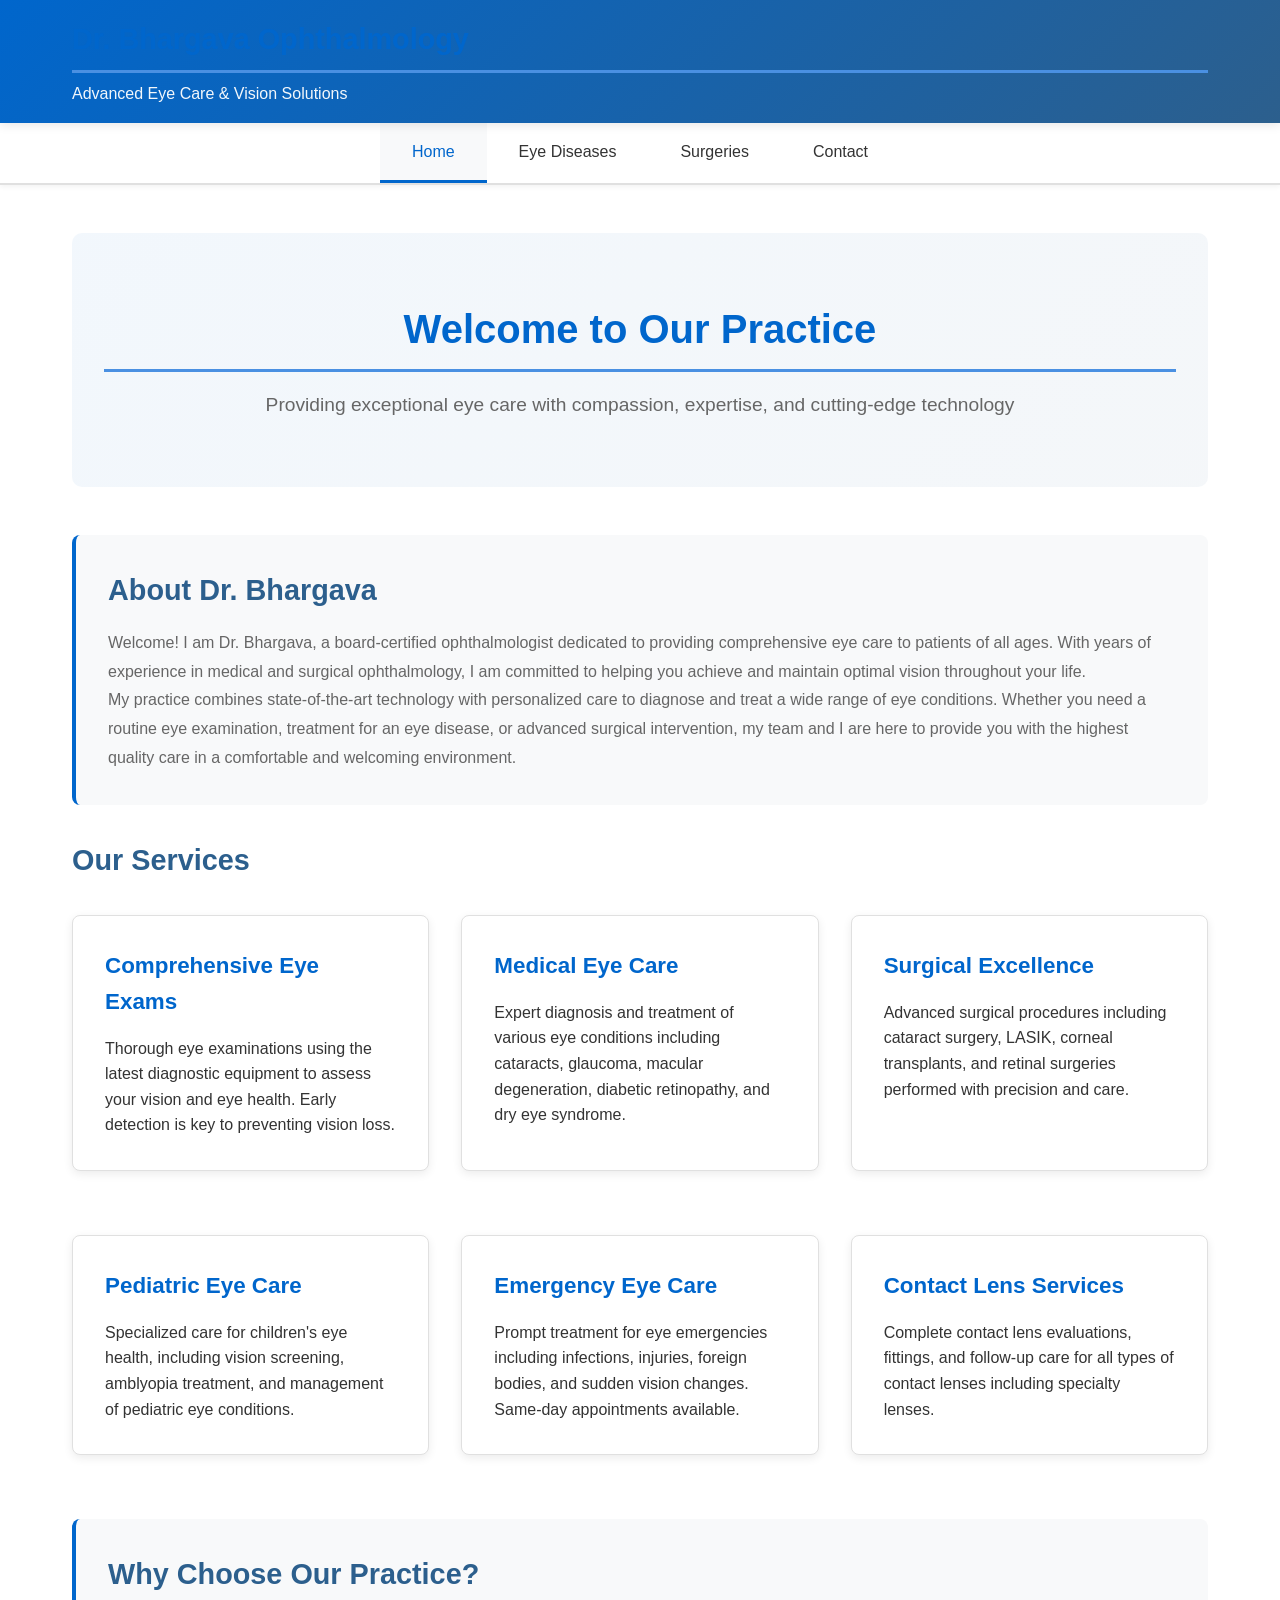
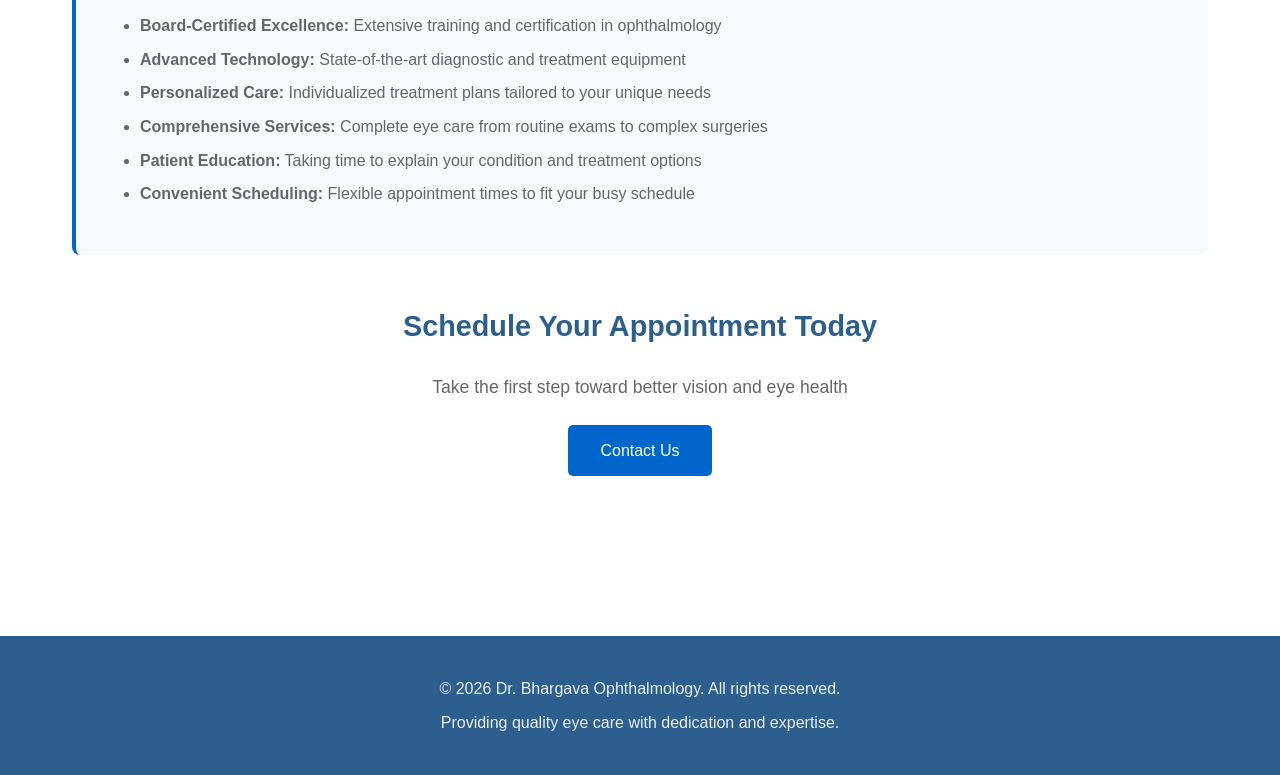
==== index.html @ e216cf74 "Create professional ophthalmology practice website - Add home page with practice introduction and se" ====
<!DOCTYPE html>
<html lang="en">
<head>
    <meta charset="UTF-8">
    <meta name="viewport" content="width=device-width, initial-scale=1.0">
    <meta name="description" content="Dr. Bhargava - Board-certified ophthalmologist providing comprehensive eye care and advanced surgical treatments">
    <title>Dr. Bhargava - Ophthalmology Practice</title>
    <link rel="stylesheet" href="css/style.css">
</head>
<body>
    <header>
        <div class="header-content">
            <h1 class="practice-name">Dr. Bhargava Ophthalmology</h1>
            <p class="tagline">Advanced Eye Care & Vision Solutions</p>
        </div>
    </header>

    <nav>
        <ul>
            <li><a href="index.html" class="active">Home</a></li>
            <li><a href="diseases.html">Eye Diseases</a></li>
            <li><a href="surgeries.html">Surgeries</a></li>
            <li><a href="contact.html">Contact</a></li>
        </ul>
    </nav>

    <main>
        <div class="container">
            <section class="hero">
                <h1>Welcome to Our Practice</h1>
                <p>Providing exceptional eye care with compassion, expertise, and cutting-edge technology</p>
            </section>

            <section class="info-section">
                <h2>About Dr. Bhargava</h2>
                <p>
                    Welcome! I am Dr. Bhargava, a board-certified ophthalmologist dedicated to providing
                    comprehensive eye care to patients of all ages. With years of experience in medical and
                    surgical ophthalmology, I am committed to helping you achieve and maintain optimal vision
                    throughout your life.
                </p>
                <p>
                    My practice combines state-of-the-art technology with personalized care to diagnose and
                    treat a wide range of eye conditions. Whether you need a routine eye examination, treatment
                    for an eye disease, or advanced surgical intervention, my team and I are here to provide
                    you with the highest quality care in a comfortable and welcoming environment.
                </p>
            </section>

            <section>
                <h2>Our Services</h2>
                <div class="grid">
                    <div class="card">
                        <h3>Comprehensive Eye Exams</h3>
                        <p>
                            Thorough eye examinations using the latest diagnostic equipment to assess your
                            vision and eye health. Early detection is key to preventing vision loss.
                        </p>
                    </div>

                    <div class="card">
                        <h3>Medical Eye Care</h3>
                        <p>
                            Expert diagnosis and treatment of various eye conditions including cataracts,
                            glaucoma, macular degeneration, diabetic retinopathy, and dry eye syndrome.
                        </p>
                    </div>

                    <div class="card">
                        <h3>Surgical Excellence</h3>
                        <p>
                            Advanced surgical procedures including cataract surgery, LASIK, corneal
                            transplants, and retinal surgeries performed with precision and care.
                        </p>
                    </div>

                    <div class="card">
                        <h3>Pediatric Eye Care</h3>
                        <p>
                            Specialized care for children's eye health, including vision screening,
                            amblyopia treatment, and management of pediatric eye conditions.
                        </p>
                    </div>

                    <div class="card">
                        <h3>Emergency Eye Care</h3>
                        <p>
                            Prompt treatment for eye emergencies including infections, injuries, foreign
                            bodies, and sudden vision changes. Same-day appointments available.
                        </p>
                    </div>

                    <div class="card">
                        <h3>Contact Lens Services</h3>
                        <p>
                            Complete contact lens evaluations, fittings, and follow-up care for all types
                            of contact lenses including specialty lenses.
                        </p>
                    </div>
                </div>
            </section>

            <section class="info-section">
                <h2>Why Choose Our Practice?</h2>
                <ul>
                    <li><strong>Board-Certified Excellence:</strong> Extensive training and certification in ophthalmology</li>
                    <li><strong>Advanced Technology:</strong> State-of-the-art diagnostic and treatment equipment</li>
                    <li><strong>Personalized Care:</strong> Individualized treatment plans tailored to your unique needs</li>
                    <li><strong>Comprehensive Services:</strong> Complete eye care from routine exams to complex surgeries</li>
                    <li><strong>Patient Education:</strong> Taking time to explain your condition and treatment options</li>
                    <li><strong>Convenient Scheduling:</strong> Flexible appointment times to fit your busy schedule</li>
                </ul>
            </section>

            <section style="text-align: center; margin: 3rem 0;">
                <h2>Schedule Your Appointment Today</h2>
                <p style="margin: 1.5rem 0; font-size: 1.1rem; color: #666;">
                    Take the first step toward better vision and eye health
                </p>
                <a href="contact.html" class="btn">Contact Us</a>
            </section>
        </div>
    </main>

    <footer>
        <p>&copy; 2026 Dr. Bhargava Ophthalmology. All rights reserved.</p>
        <p>Providing quality eye care with dedication and expertise.</p>
    </footer>
</body>
</html>
---- css/style.css ----
/* Professional Medical Website Styling */

* {
    margin: 0;
    padding: 0;
    box-sizing: border-box;
}

:root {
    --primary-color: #0066cc;
    --secondary-color: #2c5f8d;
    --accent-color: #4a90e2;
    --text-dark: #333333;
    --text-light: #666666;
    --bg-light: #f8f9fa;
    --white: #ffffff;
    --border-color: #e0e0e0;
}

body {
    font-family: 'Segoe UI', Tahoma, Geneva, Verdana, sans-serif;
    line-height: 1.6;
    color: var(--text-dark);
    background-color: var(--white);
}

/* Header Styles */
header {
    background: linear-gradient(135deg, var(--primary-color), var(--secondary-color));
    color: var(--white);
    padding: 1rem 0;
    box-shadow: 0 2px 10px rgba(0, 0, 0, 0.1);
    position: sticky;
    top: 0;
    z-index: 1000;
}

.header-content {
    max-width: 1200px;
    margin: 0 auto;
    padding: 0 2rem;
}

.practice-name {
    font-size: 1.8rem;
    font-weight: 600;
    margin-bottom: 0.5rem;
}

.tagline {
    font-size: 1rem;
    opacity: 0.95;
    font-weight: 300;
}

/* Navigation */
nav {
    background-color: var(--white);
    border-bottom: 2px solid var(--border-color);
    box-shadow: 0 2px 5px rgba(0, 0, 0, 0.05);
}

nav ul {
    list-style: none;
    display: flex;
    justify-content: center;
    max-width: 1200px;
    margin: 0 auto;
    padding: 0;
}

nav ul li {
    margin: 0;
}

nav ul li a {
    display: block;
    padding: 1rem 2rem;
    text-decoration: none;
    color: var(--text-dark);
    font-weight: 500;
    transition: all 0.3s ease;
    border-bottom: 3px solid transparent;
}

nav ul li a:hover,
nav ul li a.active {
    color: var(--primary-color);
    border-bottom-color: var(--primary-color);
    background-color: var(--bg-light);
}

/* Main Content */
.container {
    max-width: 1200px;
    margin: 0 auto;
    padding: 3rem 2rem;
}

/* Hero Section */
.hero {
    background: linear-gradient(135deg, rgba(0, 102, 204, 0.05), rgba(44, 95, 141, 0.05));
    padding: 4rem 2rem;
    text-align: center;
    border-radius: 10px;
    margin-bottom: 3rem;
}

.hero h1 {
    font-size: 2.5rem;
    color: var(--primary-color);
    margin-bottom: 1rem;
}

.hero p {
    font-size: 1.2rem;
    color: var(--text-light);
    max-width: 800px;
    margin: 0 auto;
    line-height: 1.8;
}

/* Page Titles */
h1 {
    color: var(--primary-color);
    font-size: 2.5rem;
    margin-bottom: 1.5rem;
    border-bottom: 3px solid var(--accent-color);
    padding-bottom: 0.5rem;
}

h2 {
    color: var(--secondary-color);
    font-size: 1.8rem;
    margin: 2rem 0 1rem;
}

h3 {
    color: var(--primary-color);
    font-size: 1.4rem;
    margin: 1.5rem 0 1rem;
}

/* Cards */
.card {
    background: var(--white);
    border: 1px solid var(--border-color);
    border-radius: 8px;
    padding: 2rem;
    margin-bottom: 2rem;
    box-shadow: 0 3px 10px rgba(0, 0, 0, 0.08);
    transition: transform 0.3s ease, box-shadow 0.3s ease;
}

.card:hover {
    transform: translateY(-3px);
    box-shadow: 0 5px 20px rgba(0, 0, 0, 0.12);
}

.card h3 {
    color: var(--primary-color);
    margin-top: 0;
}

/* Grid Layout */
.grid {
    display: grid;
    grid-template-columns: repeat(auto-fit, minmax(300px, 1fr));
    gap: 2rem;
    margin: 2rem 0;
}

/* Info Sections */
.info-section {
    background: var(--bg-light);
    padding: 2rem;
    border-radius: 8px;
    margin-bottom: 2rem;
    border-left: 4px solid var(--primary-color);
}

.info-section h2 {
    margin-top: 0;
}

.info-section p {
    color: var(--text-light);
    line-height: 1.8;
}

.info-section ul {
    margin: 1rem 0;
    padding-left: 2rem;
}

.info-section li {
    margin: 0.5rem 0;
    color: var(--text-light);
}

/* Contact Information */
.contact-info {
    display: grid;
    grid-template-columns: repeat(auto-fit, minmax(250px, 1fr));
    gap: 2rem;
    margin: 2rem 0;
}

.contact-card {
    background: var(--white);
    padding: 2rem;
    border-radius: 8px;
    border: 2px solid var(--border-color);
    text-align: center;
    transition: all 0.3s ease;
}

.contact-card:hover {
    border-color: var(--primary-color);
    box-shadow: 0 5px 15px rgba(0, 102, 204, 0.15);
}

.contact-card h3 {
    color: var(--primary-color);
    margin-bottom: 1rem;
}

.contact-card p {
    color: var(--text-light);
    font-size: 1.1rem;
}

.contact-card a {
    color: var(--accent-color);
    text-decoration: none;
}

.contact-card a:hover {
    text-decoration: underline;
}

/* Footer */
footer {
    background-color: var(--secondary-color);
    color: var(--white);
    text-align: center;
    padding: 2rem;
    margin-top: 4rem;
}

footer p {
    margin: 0.5rem 0;
    opacity: 0.9;
}

/* Buttons */
.btn {
    display: inline-block;
    padding: 0.8rem 2rem;
    background-color: var(--primary-color);
    color: var(--white);
    text-decoration: none;
    border-radius: 5px;
    font-weight: 500;
    transition: all 0.3s ease;
    border: none;
    cursor: pointer;
}

.btn:hover {
    background-color: var(--secondary-color);
    transform: translateY(-2px);
    box-shadow: 0 5px 15px rgba(0, 102, 204, 0.3);
}

/* Responsive Design */
@media (max-width: 768px) {
    .practice-name {
        font-size: 1.4rem;
    }

    nav ul {
        flex-direction: column;
        align-items: center;
    }

    nav ul li a {
        padding: 0.8rem 1rem;
    }

    .hero h1 {
        font-size: 2rem;
    }

    .hero p {
        font-size: 1rem;
    }

    h1 {
        font-size: 2rem;
    }

    h2 {
        font-size: 1.5rem;
    }

    .container {
        padding: 2rem 1rem;
    }

    .grid {
        grid-template-columns: 1fr;
    }
}

/* Accessibility */
a:focus,
button:focus {
    outline: 2px solid var(--accent-color);
    outline-offset: 2px;
}

/* Print Styles */
@media print {
    header,
    nav,
    footer {
        display: none;
    }

    body {
        font-size: 12pt;
        color: black;
    }

    .card,
    .info-section {
        page-break-inside: avoid;
    }
}
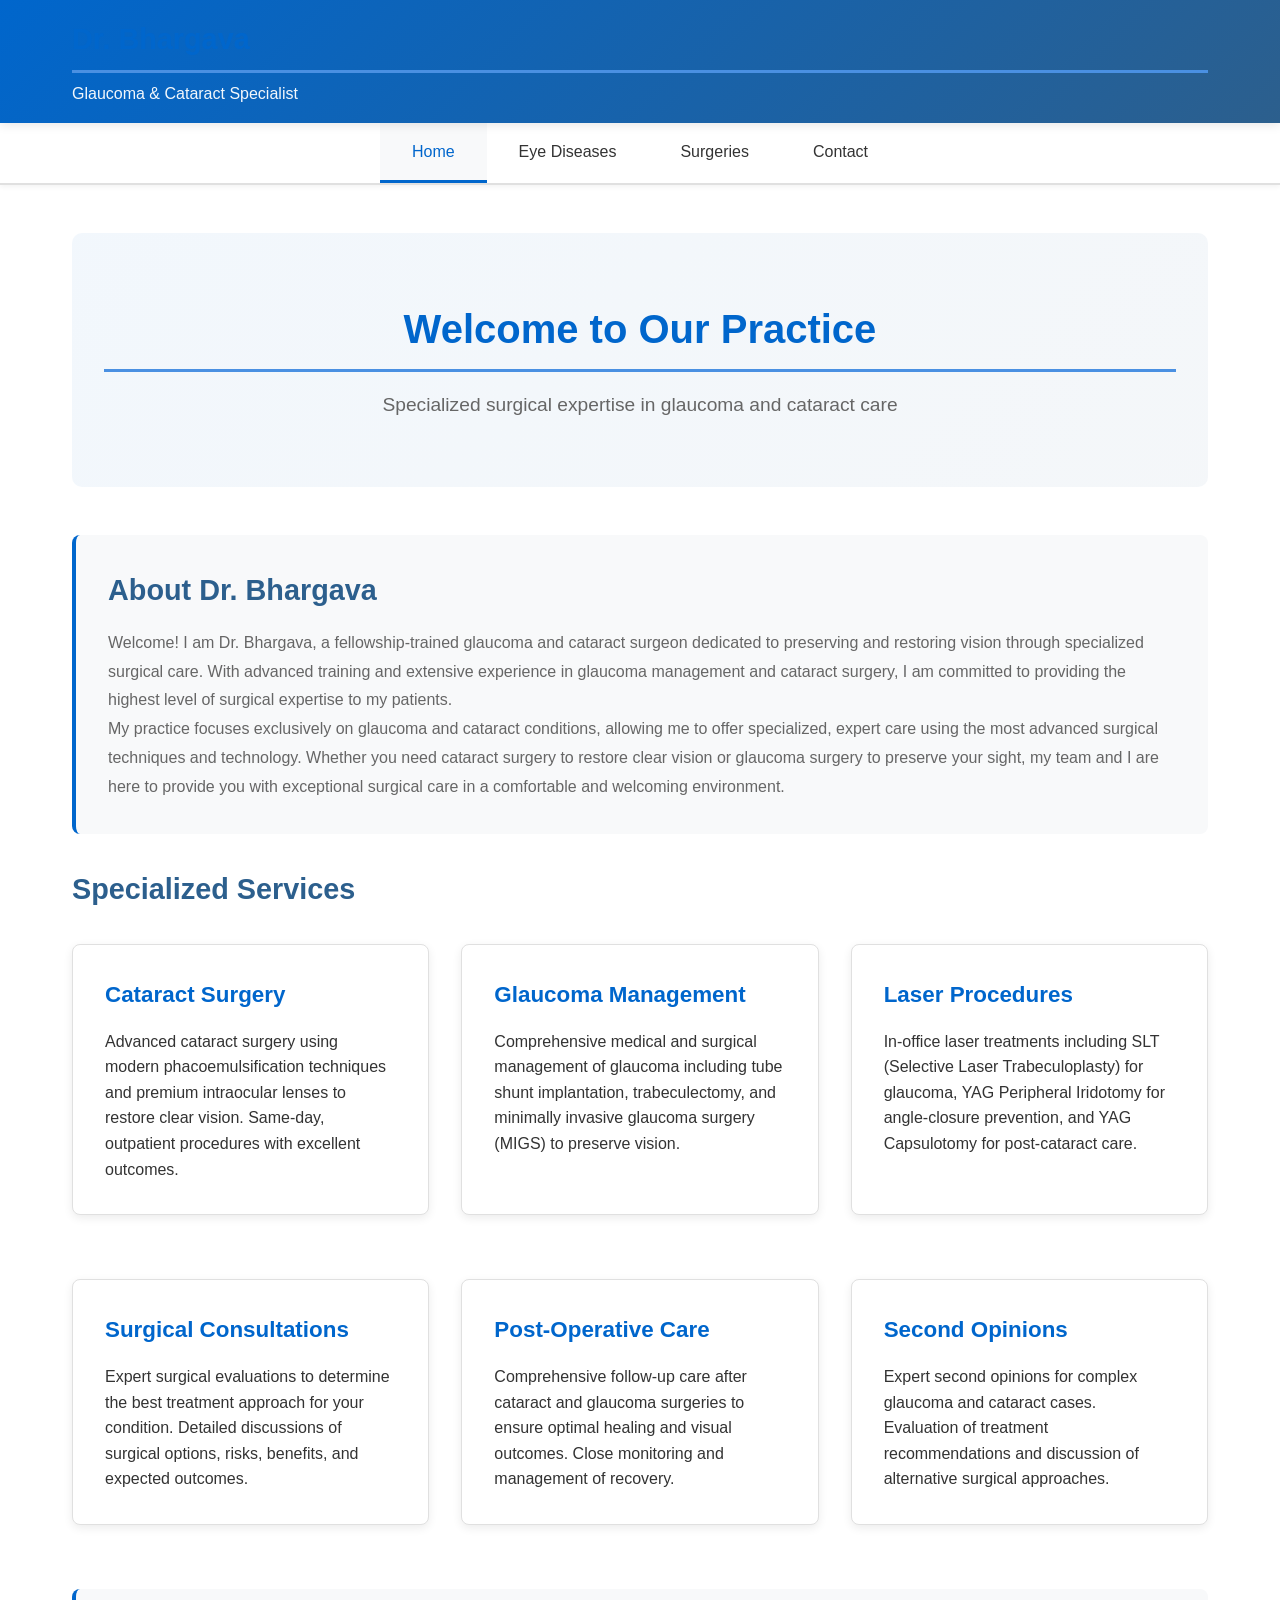
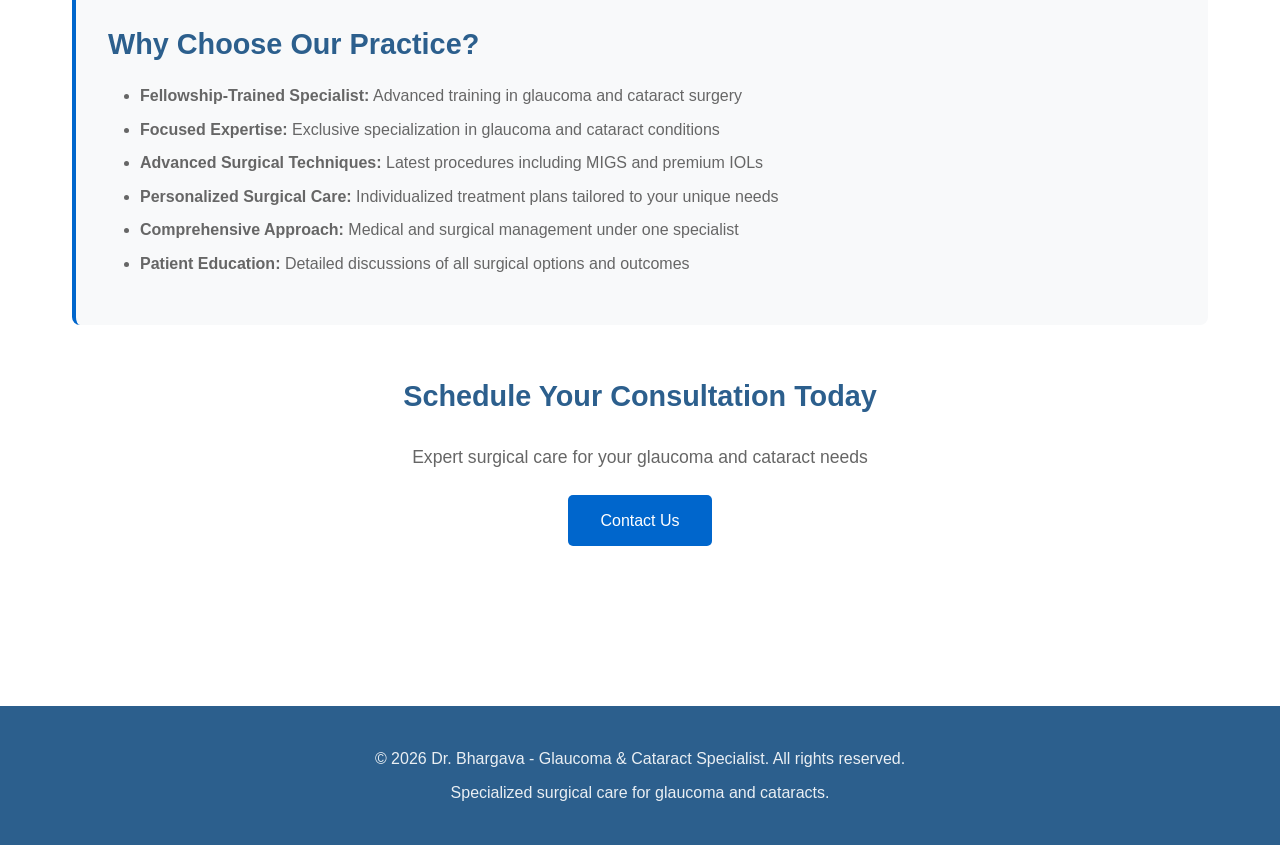
==== commit 03bf042d: "Update website to reflect specialized glaucoma and cataract practice - Update all pages to emphasize" ====
--- a/index.html
+++ b/index.html
@@ -3,15 +3,15 @@
 <head>
     <meta charset="UTF-8">
     <meta name="viewport" content="width=device-width, initial-scale=1.0">
-    <meta name="description" content="Dr. Bhargava - Board-certified ophthalmologist providing comprehensive eye care and advanced surgical treatments">
-    <title>Dr. Bhargava - Ophthalmology Practice</title>
+    <meta name="description" content="Dr. Bhargava - Fellowship-trained glaucoma and cataract surgeon specializing in advanced surgical treatments">
+    <title>Dr. Bhargava - Glaucoma & Cataract Specialist</title>
     <link rel="stylesheet" href="css/style.css">
 </head>
 <body>
     <header>
         <div class="header-content">
-            <h1 class="practice-name">Dr. Bhargava Ophthalmology</h1>
-            <p class="tagline">Advanced Eye Care & Vision Solutions</p>
+            <h1 class="practice-name">Dr. Bhargava</h1>
+            <p class="tagline">Glaucoma & Cataract Specialist</p>
         </div>
     </header>
 
@@ -28,73 +28,78 @@
         <div class="container">
             <section class="hero">
                 <h1>Welcome to Our Practice</h1>
-                <p>Providing exceptional eye care with compassion, expertise, and cutting-edge technology</p>
+                <p>Specialized surgical expertise in glaucoma and cataract care</p>
             </section>
 
             <section class="info-section">
                 <h2>About Dr. Bhargava</h2>
                 <p>
-                    Welcome! I am Dr. Bhargava, a board-certified ophthalmologist dedicated to providing
-                    comprehensive eye care to patients of all ages. With years of experience in medical and
-                    surgical ophthalmology, I am committed to helping you achieve and maintain optimal vision
-                    throughout your life.
+                    Welcome! I am Dr. Bhargava, a fellowship-trained glaucoma and cataract surgeon dedicated to
+                    preserving and restoring vision through specialized surgical care. With advanced training and
+                    extensive experience in glaucoma management and cataract surgery, I am committed to providing
+                    the highest level of surgical expertise to my patients.
                 </p>
                 <p>
-                    My practice combines state-of-the-art technology with personalized care to diagnose and
-                    treat a wide range of eye conditions. Whether you need a routine eye examination, treatment
-                    for an eye disease, or advanced surgical intervention, my team and I are here to provide
-                    you with the highest quality care in a comfortable and welcoming environment.
+                    My practice focuses exclusively on glaucoma and cataract conditions, allowing me to offer
+                    specialized, expert care using the most advanced surgical techniques and technology. Whether
+                    you need cataract surgery to restore clear vision or glaucoma surgery to preserve your sight,
+                    my team and I are here to provide you with exceptional surgical care in a comfortable and
+                    welcoming environment.
                 </p>
             </section>
 
             <section>
-                <h2>Our Services</h2>
+                <h2>Specialized Services</h2>
                 <div class="grid">
                     <div class="card">
-                        <h3>Comprehensive Eye Exams</h3>
+                        <h3>Cataract Surgery</h3>
                         <p>
-                            Thorough eye examinations using the latest diagnostic equipment to assess your
-                            vision and eye health. Early detection is key to preventing vision loss.
+                            Advanced cataract surgery using modern phacoemulsification techniques and premium
+                            intraocular lenses to restore clear vision. Same-day, outpatient procedures with
+                            excellent outcomes.
                         </p>
                     </div>
 
                     <div class="card">
-                        <h3>Medical Eye Care</h3>
+                        <h3>Glaucoma Management</h3>
                         <p>
-                            Expert diagnosis and treatment of various eye conditions including cataracts,
-                            glaucoma, macular degeneration, diabetic retinopathy, and dry eye syndrome.
+                            Comprehensive medical and surgical management of glaucoma including tube shunt
+                            implantation, trabeculectomy, and minimally invasive glaucoma surgery (MIGS) to
+                            preserve vision.
                         </p>
                     </div>
 
                     <div class="card">
-                        <h3>Surgical Excellence</h3>
+                        <h3>Laser Procedures</h3>
                         <p>
-                            Advanced surgical procedures including cataract surgery, LASIK, corneal
-                            transplants, and retinal surgeries performed with precision and care.
+                            In-office laser treatments including SLT (Selective Laser Trabeculoplasty) for
+                            glaucoma, YAG Peripheral Iridotomy for angle-closure prevention, and YAG
+                            Capsulotomy for post-cataract care.
                         </p>
                     </div>
 
                     <div class="card">
-                        <h3>Pediatric Eye Care</h3>
+                        <h3>Surgical Consultations</h3>
                         <p>
-                            Specialized care for children's eye health, including vision screening,
-                            amblyopia treatment, and management of pediatric eye conditions.
+                            Expert surgical evaluations to determine the best treatment approach for your
+                            condition. Detailed discussions of surgical options, risks, benefits, and
+                            expected outcomes.
                         </p>
                     </div>
 
                     <div class="card">
-                        <h3>Emergency Eye Care</h3>
+                        <h3>Post-Operative Care</h3>
                         <p>
-                            Prompt treatment for eye emergencies including infections, injuries, foreign
-                            bodies, and sudden vision changes. Same-day appointments available.
+                            Comprehensive follow-up care after cataract and glaucoma surgeries to ensure
+                            optimal healing and visual outcomes. Close monitoring and management of recovery.
                         </p>
                     </div>
 
                     <div class="card">
-                        <h3>Contact Lens Services</h3>
+                        <h3>Second Opinions</h3>
                         <p>
-                            Complete contact lens evaluations, fittings, and follow-up care for all types
-                            of contact lenses including specialty lenses.
+                            Expert second opinions for complex glaucoma and cataract cases. Evaluation of
+                            treatment recommendations and discussion of alternative surgical approaches.
                         </p>
                     </div>
                 </div>
@@ -103,19 +108,19 @@
             <section class="info-section">
                 <h2>Why Choose Our Practice?</h2>
                 <ul>
-                    <li><strong>Board-Certified Excellence:</strong> Extensive training and certification in ophthalmology</li>
-                    <li><strong>Advanced Technology:</strong> State-of-the-art diagnostic and treatment equipment</li>
-                    <li><strong>Personalized Care:</strong> Individualized treatment plans tailored to your unique needs</li>
-                    <li><strong>Comprehensive Services:</strong> Complete eye care from routine exams to complex surgeries</li>
-                    <li><strong>Patient Education:</strong> Taking time to explain your condition and treatment options</li>
-                    <li><strong>Convenient Scheduling:</strong> Flexible appointment times to fit your busy schedule</li>
+                    <li><strong>Fellowship-Trained Specialist:</strong> Advanced training in glaucoma and cataract surgery</li>
+                    <li><strong>Focused Expertise:</strong> Exclusive specialization in glaucoma and cataract conditions</li>
+                    <li><strong>Advanced Surgical Techniques:</strong> Latest procedures including MIGS and premium IOLs</li>
+                    <li><strong>Personalized Surgical Care:</strong> Individualized treatment plans tailored to your unique needs</li>
+                    <li><strong>Comprehensive Approach:</strong> Medical and surgical management under one specialist</li>
+                    <li><strong>Patient Education:</strong> Detailed discussions of all surgical options and outcomes</li>
                 </ul>
             </section>
 
             <section style="text-align: center; margin: 3rem 0;">
-                <h2>Schedule Your Appointment Today</h2>
+                <h2>Schedule Your Consultation Today</h2>
                 <p style="margin: 1.5rem 0; font-size: 1.1rem; color: #666;">
-                    Take the first step toward better vision and eye health
+                    Expert surgical care for your glaucoma and cataract needs
                 </p>
                 <a href="contact.html" class="btn">Contact Us</a>
             </section>
@@ -123,8 +128,8 @@
     </main>
 
     <footer>
-        <p>&copy; 2026 Dr. Bhargava Ophthalmology. All rights reserved.</p>
-        <p>Providing quality eye care with dedication and expertise.</p>
+        <p>&copy; 2026 Dr. Bhargava - Glaucoma & Cataract Specialist. All rights reserved.</p>
+        <p>Specialized surgical care for glaucoma and cataracts.</p>
     </footer>
 </body>
 </html>
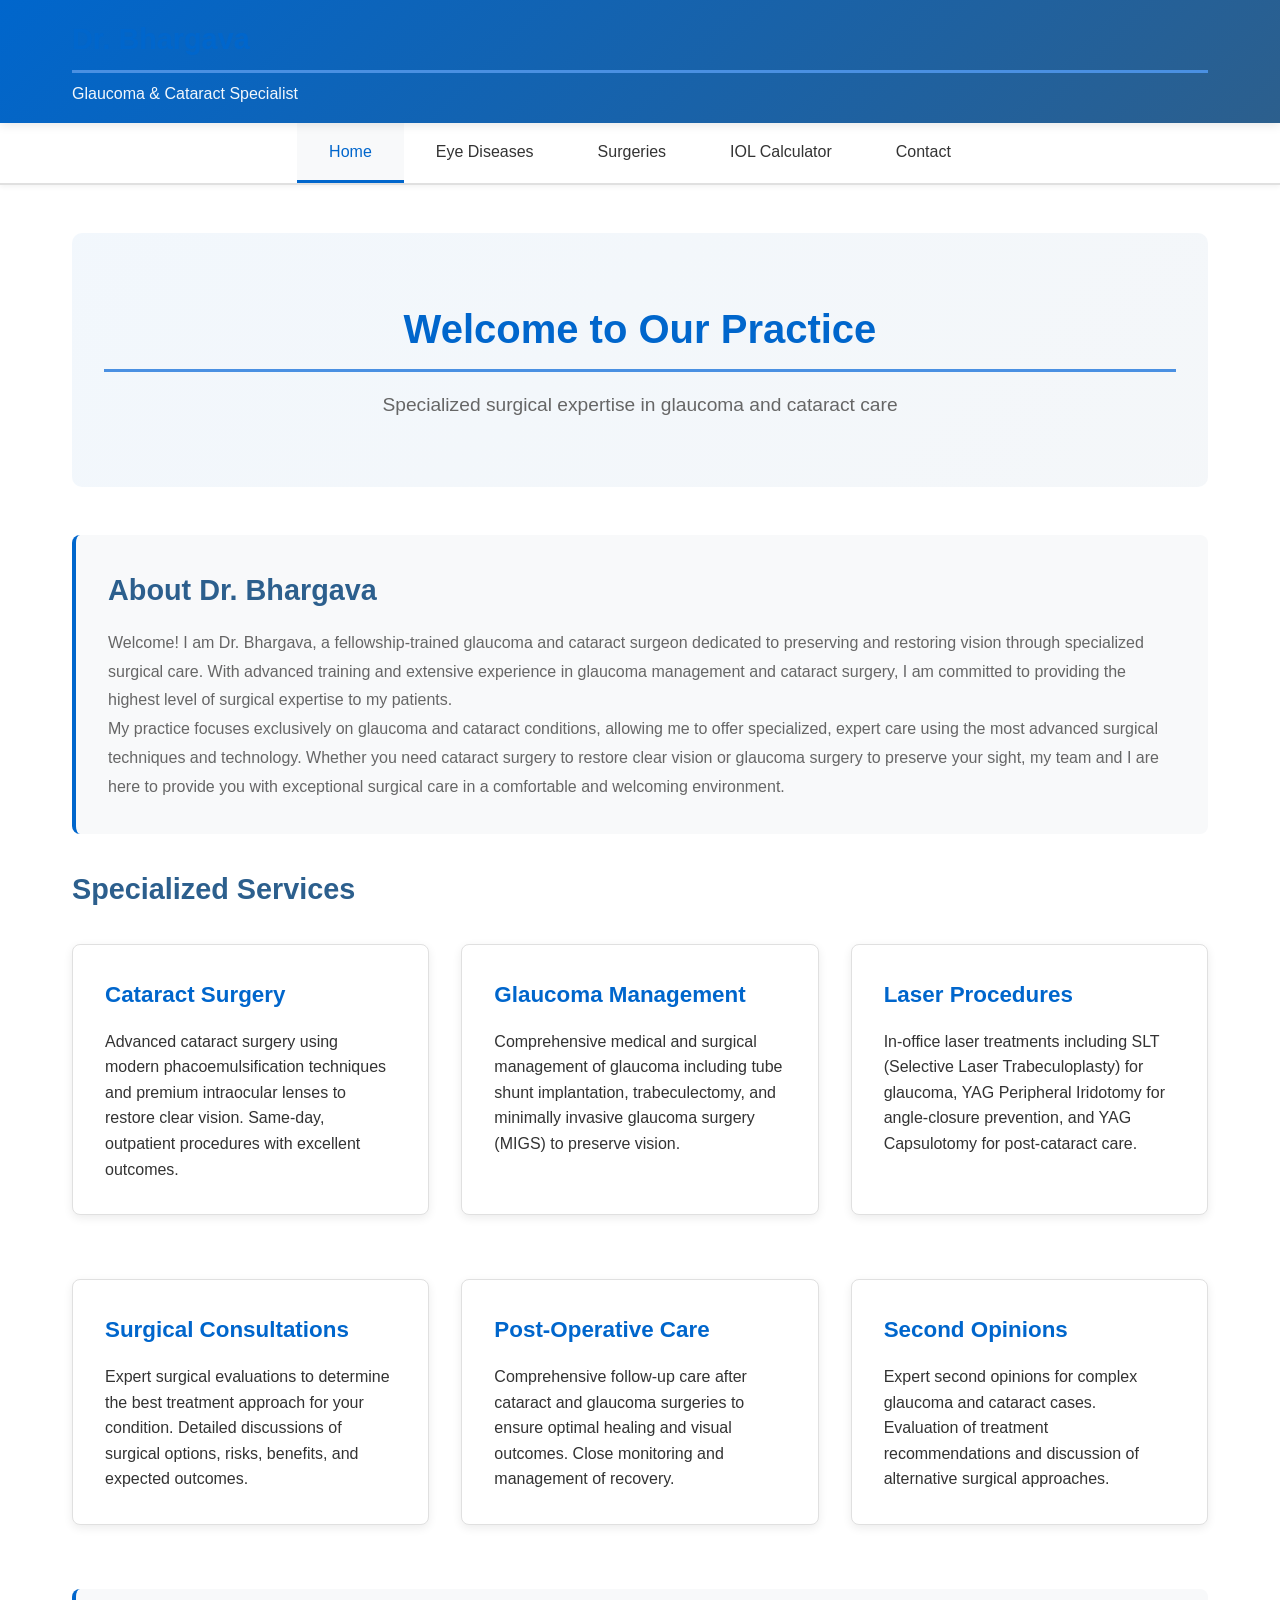
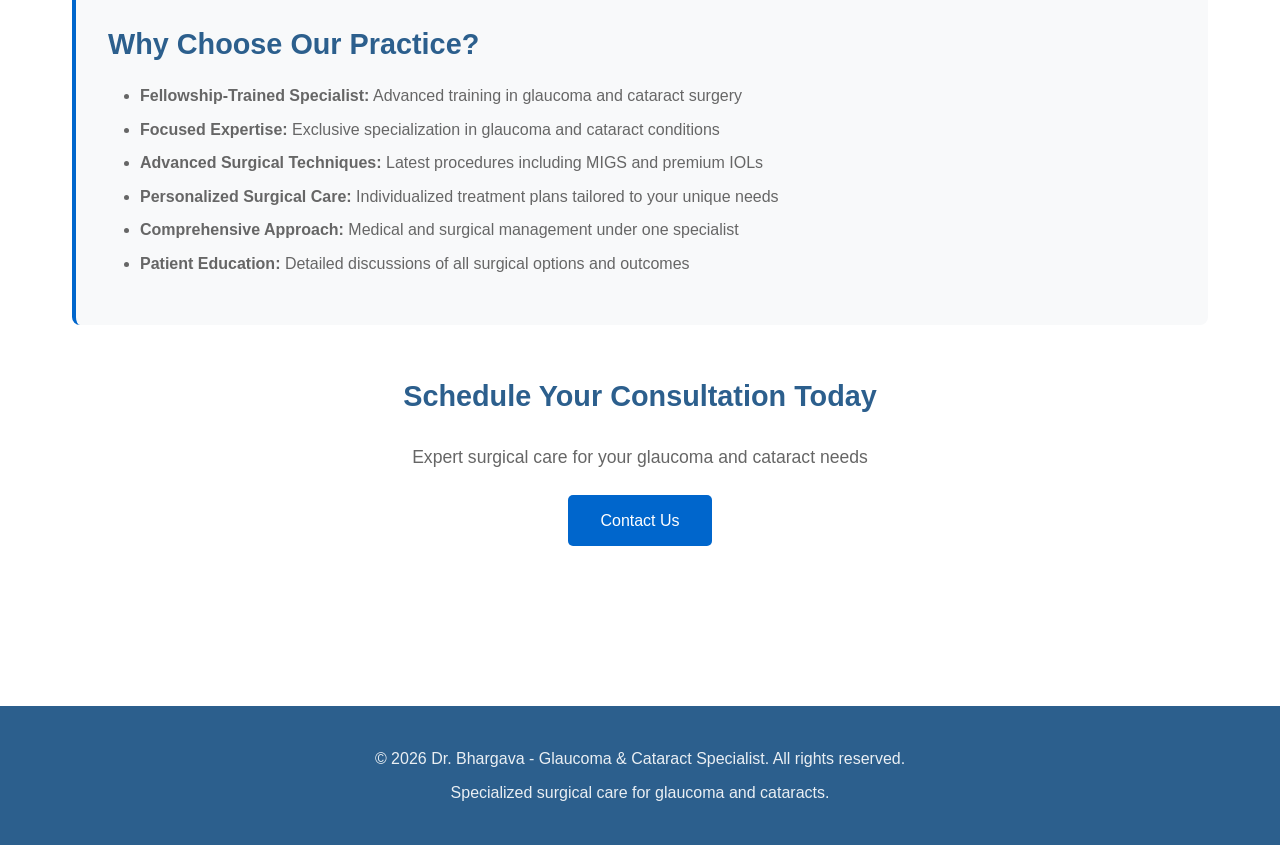
==== commit 30958bbd: "Add IOL Master Calculator web application Implemented a comprehensive web-based IOL Master calculato" ====
--- a/index.html
+++ b/index.html
@@ -20,6 +20,7 @@
             <li><a href="index.html" class="active">Home</a></li>
             <li><a href="diseases.html">Eye Diseases</a></li>
             <li><a href="surgeries.html">Surgeries</a></li>
+            <li><a href="iol-calculator.html">IOL Calculator</a></li>
             <li><a href="contact.html">Contact</a></li>
         </ul>
     </nav>
